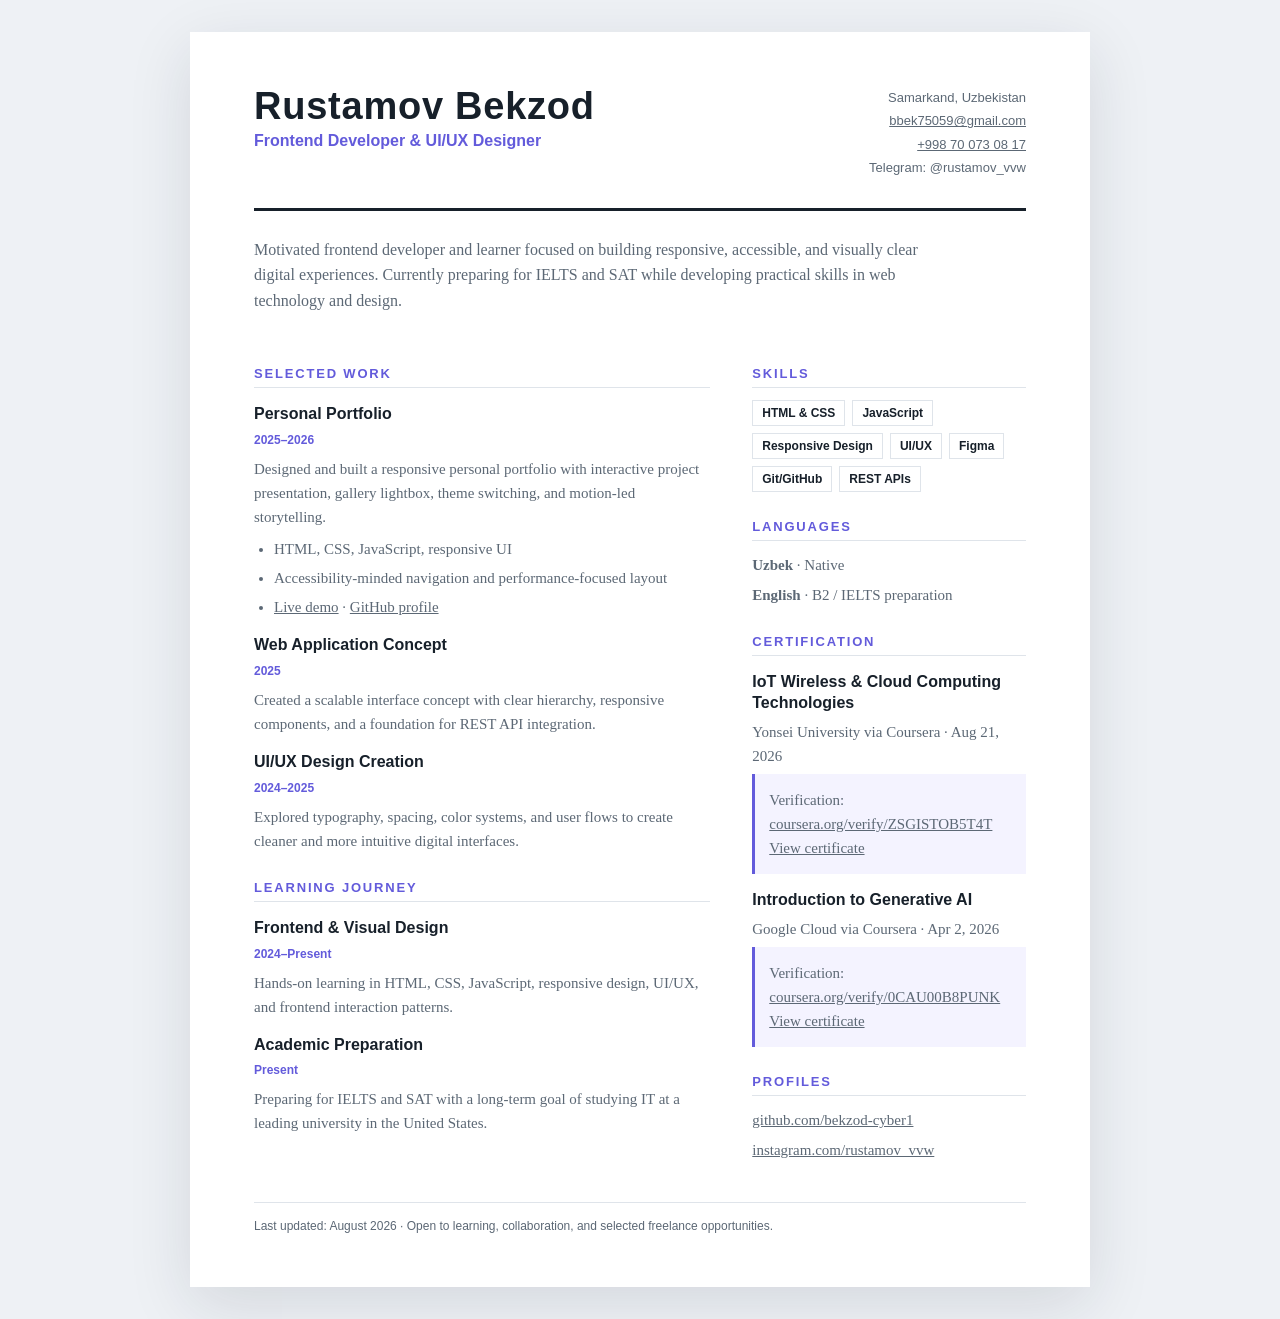
==== cv.html @ bf92c595 "Improve portfolio projects certificates and assets" ====
<!DOCTYPE html>
<html lang="en">
<head>
  <meta charset="UTF-8">
  <meta name="viewport" content="width=device-width, initial-scale=1.0">
  <meta name="description" content="Professional CV of Rustamov Bekzod, frontend developer and UI/UX designer.">
  <title>Rustamov Bekzod | CV</title>
  <style>
    :root { --ink:#17202a; --muted:#5c6875; --accent:#635bdb; --line:#dfe4ea; }
    * { box-sizing:border-box; }
    body { margin:0; background:#eef1f5; color:var(--ink); font:15px/1.6 Georgia,serif; }
    .page { width:min(900px, calc(100% - 32px)); margin:32px auto; padding:54px 64px; background:#fff; box-shadow:0 18px 60px rgba(25,35,50,.12); }
    header { display:flex; justify-content:space-between; gap:32px; align-items:flex-start; padding-bottom:28px; border-bottom:3px solid var(--ink); }
    h1 { margin:0 0 4px; font:800 38px/1.1 Arial,sans-serif; letter-spacing:.02em; }
    .role { color:var(--accent); font:700 16px Arial,sans-serif; }
    .contact { text-align:right; color:var(--muted); font:13px/1.8 Arial,sans-serif; }
    a { color:inherit; }
    .intro { margin:26px 0; font-size:16px; max-width:680px; }
    .columns { display:grid; grid-template-columns:1.25fr .75fr; gap:42px; }
    section { margin-top:28px; }
    h2 { margin:0 0 12px; padding-bottom:7px; border-bottom:1px solid var(--line); color:var(--accent); font:800 13px/1 Arial,sans-serif; letter-spacing:.14em; text-transform:uppercase; }
    h3 { margin:16px 0 2px; font:700 16px/1.3 Arial,sans-serif; }
    p { margin:6px 0; color:var(--muted); }
    .date { color:var(--accent); font:700 12px Arial,sans-serif; }
    ul { margin:8px 0 0; padding-left:20px; color:var(--muted); }
    li { margin:5px 0; }
    .tag-list { display:flex; flex-wrap:wrap; gap:7px; }
    .tag { padding:5px 9px; border:1px solid var(--line); color:var(--ink); font:600 12px Arial,sans-serif; }
    .note { padding:14px; background:#f4f3ff; border-left:3px solid var(--accent); color:var(--muted); }
    footer { margin-top:34px; padding-top:16px; border-top:1px solid var(--line); color:var(--muted); font:12px Arial,sans-serif; }
    @page { size:A4; margin:0; }
    @media print { body { background:#fff; } .page { width:100%; min-height:297mm; margin:0; padding:26px 38px; box-shadow:none; } a { text-decoration:none; } }
    @media(max-width:650px) { .page { padding:30px 24px; } header,.columns { display:block; } .contact { margin-top:18px; text-align:left; } }
  </style>
</head>
<body>
  <main class="page">
    <header>
      <div>
        <h1>Rustamov Bekzod</h1>
        <div class="role">Frontend Developer &amp; UI/UX Designer</div>
      </div>
      <div class="contact">
        Samarkand, Uzbekistan<br>
        <a href="mailto:bbek75059@gmail.com">bbek75059@gmail.com</a><br>
        <a href="tel:+998700730817">+998 70 073 08 17</a><br>
        Telegram: @rustamov_vvw
      </div>
    </header>

    <p class="intro">Motivated frontend developer and learner focused on building responsive, accessible, and visually clear digital experiences. Currently preparing for IELTS and SAT while developing practical skills in web technology and design.</p>

    <div class="columns">
      <div>
        <section>
          <h2>Selected Work</h2>
          <h3>Personal Portfolio</h3><span class="date">2025–2026</span>
          <p>Designed and built a responsive personal portfolio with interactive project presentation, gallery lightbox, theme switching, and motion-led storytelling.</p>
          <ul><li>HTML, CSS, JavaScript, responsive UI</li><li>Accessibility-minded navigation and performance-focused layout</li><li><a href="https://coruscating-mooncake-ef4c16.netlify.app/">Live demo</a> · <a href="https://github.com/bekzod-cyber1">GitHub profile</a></li></ul>
          <h3>Web Application Concept</h3><span class="date">2025</span>
          <p>Created a scalable interface concept with clear hierarchy, responsive components, and a foundation for REST API integration.</p>
          <h3>UI/UX Design Creation</h3><span class="date">2024–2025</span>
          <p>Explored typography, spacing, color systems, and user flows to create cleaner and more intuitive digital interfaces.</p>
        </section>
        <section>
          <h2>Learning Journey</h2>
          <h3>Frontend &amp; Visual Design</h3><span class="date">2024–Present</span>
          <p>Hands-on learning in HTML, CSS, JavaScript, responsive design, UI/UX, and frontend interaction patterns.</p>
          <h3>Academic Preparation</h3><span class="date">Present</span>
          <p>Preparing for IELTS and SAT with a long-term goal of studying IT at a leading university in the United States.</p>
        </section>
      </div>
      <aside>
        <section>
          <h2>Skills</h2>
          <div class="tag-list"><span class="tag">HTML &amp; CSS</span><span class="tag">JavaScript</span><span class="tag">Responsive Design</span><span class="tag">UI/UX</span><span class="tag">Figma</span><span class="tag">Git/GitHub</span><span class="tag">REST APIs</span></div>
        </section>
        <section>
          <h2>Languages</h2>
          <p><strong>Uzbek</strong> · Native</p><p><strong>English</strong> · B2 / IELTS preparation</p>
        </section>
        <section>
          <h2>Certification</h2>
          <h3>IoT Wireless &amp; Cloud Computing Technologies</h3><p>Yonsei University via Coursera · Aug 21, 2026</p>
          <p class="note">Verification: <a href="https://coursera.org/verify/ZSGISTOB5T4T">coursera.org/verify/ZSGISTOB5T4T</a><br><a href="sert2.png" target="_blank" rel="noopener">View certificate</a></p>
          <h3>Introduction to Generative AI</h3><p>Google Cloud via Coursera · Apr 2, 2026</p>
          <p class="note">Verification: <a href="https://coursera.org/verify/0CAU00B8PUNK">coursera.org/verify/0CAU00B8PUNK</a><br><a href="sert1.png" target="_blank" rel="noopener">View certificate</a></p>
        </section>
        <section>
          <h2>Profiles</h2>
          <p><a href="https://github.com/bekzod-cyber1">github.com/bekzod-cyber1</a></p>
          <p><a href="https://www.instagram.com/rustamov_vvw/">instagram.com/rustamov_vvw</a></p>
        </section>
      </aside>
    </div>
    <footer>Last updated: August 2026 · Open to learning, collaboration, and selected freelance opportunities.</footer>
  </main>
</body>
</html>
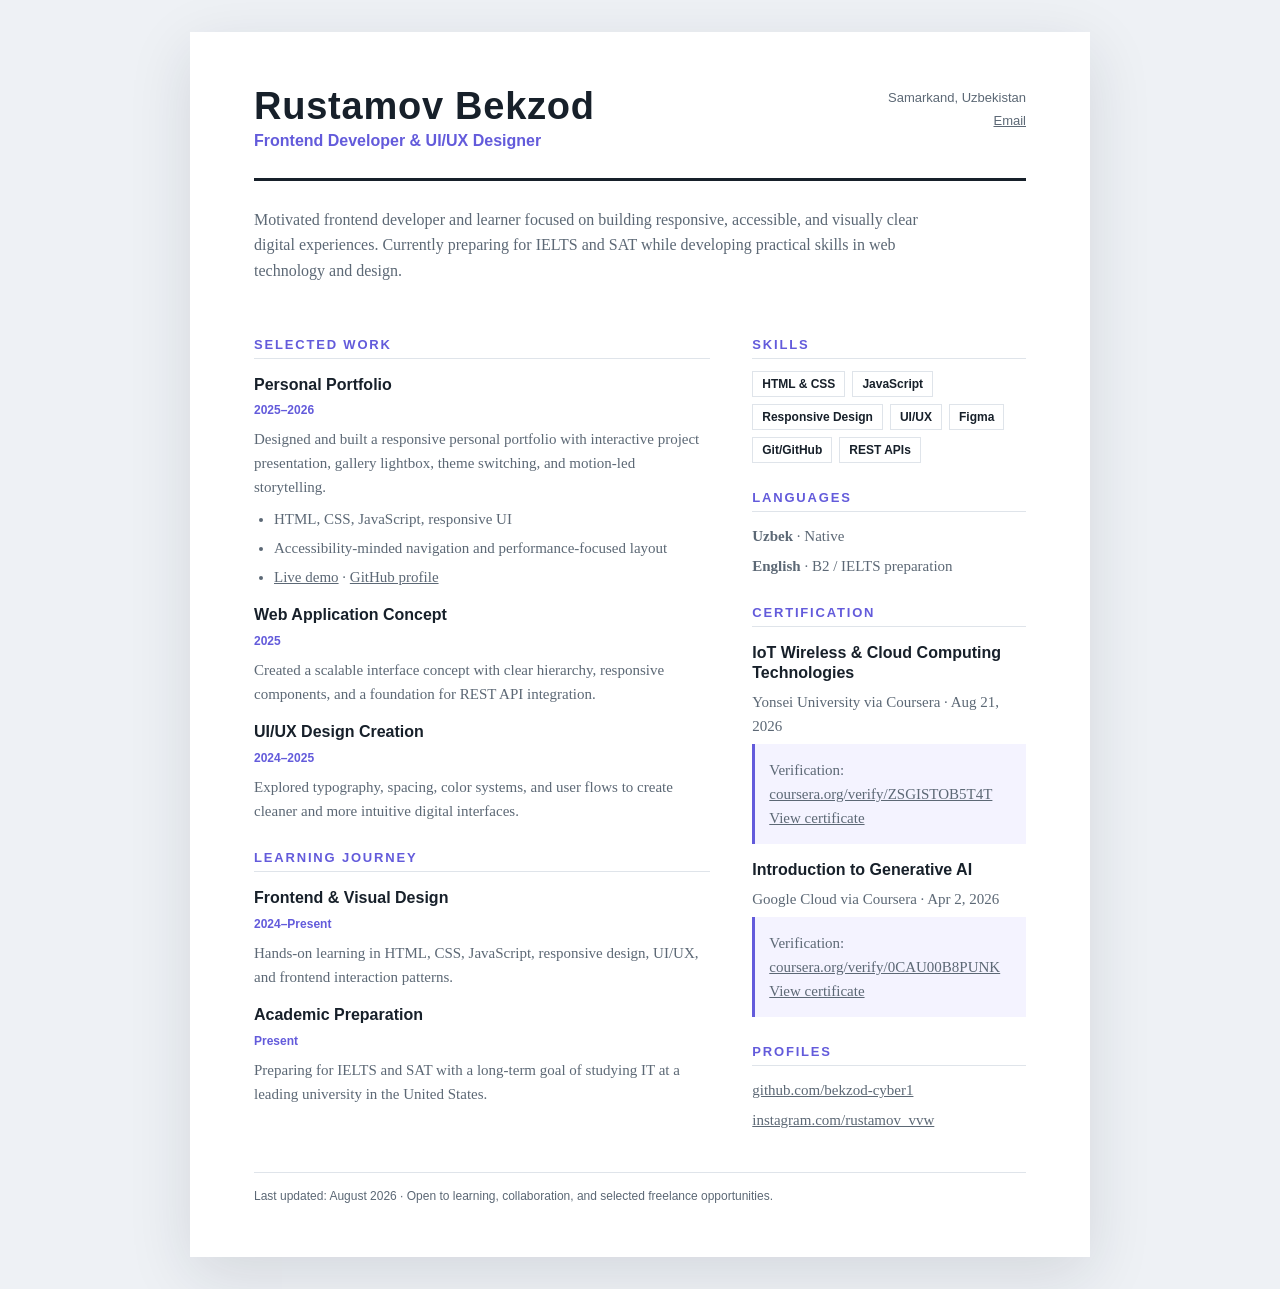
==== commit 1c8ccf4f: "Update portfolio site" ====
--- a/cv.html
+++ b/cv.html
@@ -42,9 +42,7 @@
       </div>
       <div class="contact">
         Samarkand, Uzbekistan<br>
-        <a href="mailto:bbek75059@gmail.com">bbek75059@gmail.com</a><br>
-        <a href="tel:+998700730817">+998 70 073 08 17</a><br>
-        Telegram: @rustamov_vvw
+        <a href="mailto:bbek75059@gmail.com">Email</a>
       </div>
     </header>
 
